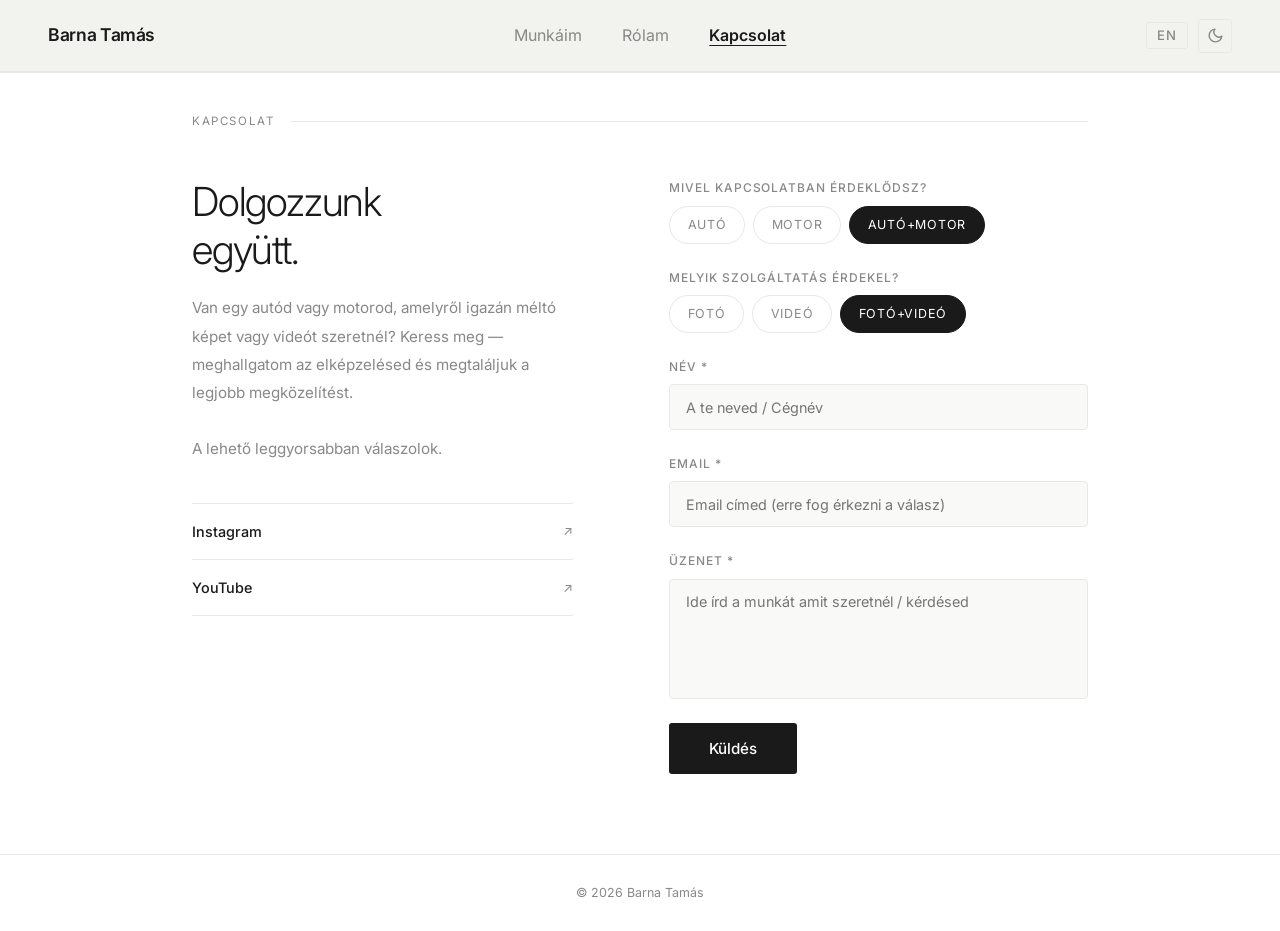
==== kapcsolat.html @ e48966dc "Initial portfolio deploy" ====
<!DOCTYPE html>
<html lang="hu">
<head>
  <meta charset="UTF-8" />
  <meta name="viewport" content="width=device-width, initial-scale=1.0" />
  <title>Kapcsolat — Barna Tamás</title>
  <link href="https://fonts.googleapis.com/css2?family=Inter:wght@300;400;500;600&display=swap" rel="stylesheet" />
  <link rel="stylesheet" href="style.css" />
  <script>if(localStorage.getItem('theme')==='dark')document.documentElement.classList.add('dark');</script>
  <style>
    .contact-wrap {
      display: grid;
      grid-template-columns: 1fr 1.1fr;
      gap: 6rem;
      align-items: start;
    }

    .contact-intro h2 {
      font-size: 2.5rem;
      font-weight: 300;
      letter-spacing: -0.03em;
      line-height: 1.2;
      margin-bottom: 1.25rem;
    }

    .contact-intro p {
      color: var(--muted);
      font-size: 0.95rem;
      line-height: 1.85;
      margin-bottom: 2.5rem;
    }

    .contact-socials {
      display: flex;
      flex-direction: column;
      gap: 0;
    }

    .social-link {
      display: flex;
      align-items: center;
      justify-content: space-between;
      text-decoration: none;
      color: var(--text);
      font-size: 0.9rem;
      font-weight: 500;
      padding: 1rem 0;
      border-bottom: 1px solid var(--border);
      transition: opacity 0.2s;
    }

    .social-link:first-child { border-top: 1px solid var(--border); }
    .social-link:hover { opacity: 0.45; }
    .social-link span { color: var(--muted); font-size: 0.8rem; font-weight: 400; }

    /* ── FORM ── */
    .contact-form {
      display: flex;
      flex-direction: column;
      gap: 1.5rem;
    }

    .form-group {
      display: flex;
      flex-direction: column;
      gap: 0.5rem;
    }

    .form-group label {
      font-size: 0.75rem;
      letter-spacing: 0.08em;
      text-transform: uppercase;
      color: var(--muted);
      font-weight: 500;
    }

    .form-group input,
    .form-group textarea {
      font-family: 'Inter', sans-serif;
      font-size: 0.9rem;
      padding: 0.85rem 1rem;
      border: 1px solid var(--border);
      border-radius: 4px;
      background: var(--surface);
      color: var(--text);
      transition: border-color 0.2s;
      outline: none;
      resize: none;
    }

    .form-group input:focus,
    .form-group textarea:focus {
      border-color: var(--text);
    }

    .form-group textarea { min-height: 120px; }

    /* ── KATEGÓRIA CHIPEK ── */
    .chip-label {
      font-size: 0.75rem;
      letter-spacing: 0.08em;
      text-transform: uppercase;
      color: var(--muted);
      font-weight: 500;
      margin-bottom: 0.5rem;
      display: block;
    }

    .chips {
      display: flex;
      gap: 0.5rem;
      flex-wrap: wrap;
    }

    .chips input[type="radio"] { display: none; }

    .chips label {
      font-family: 'Inter', sans-serif;
      font-size: 0.78rem;
      letter-spacing: 0.06em;
      text-transform: uppercase;
      padding: 0.5rem 1.1rem;
      border: 1px solid var(--border);
      border-radius: 100px;
      color: var(--muted);
      cursor: pointer;
      transition: all 0.2s;
      user-select: none;
    }

    .chips input[type="radio"]:checked + label {
      background: var(--text);
      color: #ffffff;
      border-color: var(--text);
    }

    .chips label:hover { color: var(--text); border-color: var(--text); }

    /* ── SUBMIT ── */
    .btn-submit {
      display: inline-block;
      padding: 1rem 2.5rem;
      background: var(--text);
      color: #ffffff;
      font-family: 'Inter', sans-serif;
      font-size: 0.95rem;
      font-weight: 500;
      border: none;
      border-radius: 3px;
      cursor: pointer;
      transition: opacity 0.2s;
      align-self: flex-start;
    }

    .btn-submit:hover { opacity: 0.75; }

    /* success message */
    .form-success {
      display: none;
      padding: 1rem 1.25rem;
      background: #f0faf0;
      border: 1px solid #c3e6cb;
      border-radius: 4px;
      font-size: 0.9rem;
      color: #2d6a4f;
    }

    @media (max-width: 768px) {
      .contact-wrap { grid-template-columns: 1fr; gap: 3rem; }
      .contact-intro h2 { font-size: 1.75rem; }
    }
  </style>
</head>
<body>

  <nav>
    <a href="index.html" class="logo">Barna Tamás</a>
    <ul>
      <li><a href="munkak.html" data-i18n="nav-munkak">Munkáim</a></li>
      <li><a href="rolam.html" data-i18n="nav-rolam">Rólam</a></li>
      <li><a href="kapcsolat.html" class="active" data-i18n="nav-kapcsolat">Kapcsolat</a></li>
    </ul>
    <div class="nav-controls">
      <button class="lang-btn" id="langToggle">EN</button>
      <button class="theme-btn" id="themeToggle" aria-label="Téma váltás"></button>
    </div>
  </nav>

  <div class="page-content">
    <p class="section-label" data-i18n="kapcsolat-label">Kapcsolat</p>

    <div class="contact-wrap">

      <!-- BAL: intro + social -->
      <div class="contact-intro">
        <h2 data-i18n="kapcsolat-title">Dolgozzunk<br>együtt.</h2>
        <p data-i18n="kapcsolat-intro">Van egy autód vagy motorod, amelyről igazán méltó képet vagy videót szeretnél? Keress meg — meghallgatom az elképzelésed és megtaláljuk a legjobb megközelítést.<br><br>A lehető leggyorsabban válaszolok.</p>

        <div class="contact-socials">
          <a href="https://www.instagram.com" target="_blank" class="social-link">
            Instagram
            <span>↗</span>
          </a>
          <a href="https://www.youtube.com" target="_blank" class="social-link">
            YouTube
            <span>↗</span>
          </a>
        </div>
      </div>

      <!-- JOBB: form -->
      <div>
        <form class="contact-form" name="contact" method="POST" data-netlify="true" id="contactForm">
          <input type="hidden" name="form-name" value="contact" />

          <!-- 1. sor: Jármű -->
          <div>
            <span class="chip-label" data-i18n="chip-label">Mivel kapcsolatban érdeklődsz?</span>
            <div class="chips">
              <input type="radio" name="jarmu" id="k-auto" value="Autó">
              <label for="k-auto" data-i18n="chip-auto">Autó</label>

              <input type="radio" name="jarmu" id="k-motor" value="Motor">
              <label for="k-motor" data-i18n="chip-motor">Motor</label>

              <input type="radio" name="jarmu" id="k-auto-motor" value="Autó+Motor" checked>
              <label for="k-auto-motor" data-i18n="chip-auto-motor">Autó+Motor</label>
            </div>
          </div>

          <!-- 2. sor: Szolgáltatás -->
          <div>
            <span class="chip-label" data-i18n="chip-label-szolg">Melyik szolgáltatás érdekel?</span>
            <div class="chips">
              <input type="radio" name="szolgaltatas" id="k-foto" value="Fotó">
              <label for="k-foto" data-i18n="chip-foto">Fotó</label>

              <input type="radio" name="szolgaltatas" id="k-video" value="Videó">
              <label for="k-video" data-i18n="chip-video">Videó</label>

              <input type="radio" name="szolgaltatas" id="k-foto-video" value="Fotó+Videó" checked>
              <label for="k-foto-video" data-i18n="chip-foto-video">Fotó+Videó</label>
            </div>
          </div>

          <div class="form-group">
            <label for="nev" data-i18n="label-nev">Név *</label>
            <input type="text" id="nev" name="nev" placeholder="A te neved / Cégnév" data-i18n-placeholder="placeholder-nev" required />
          </div>

          <div class="form-group">
            <label for="email" data-i18n="label-email">Email *</label>
            <input type="email" id="email" name="email" placeholder="Email címed (erre fog érkezni a válasz)" data-i18n-placeholder="placeholder-email" required />
          </div>

          <div class="form-group">
            <label for="uzenet" data-i18n="label-uzenet">Üzenet *</label>
            <textarea id="uzenet" name="uzenet" placeholder="Ide írd a munkát amit szeretnél / kérdésed" data-i18n-placeholder="placeholder-uzenet" required></textarea>
          </div>

          <div class="form-success" id="formSuccess" data-i18n="form-success">
            Köszönöm az üzeneted — hamarosan jelentkezem!
          </div>

          <button type="submit" class="btn-submit" data-i18n="btn-kuldes">Küldés</button>
        </form>
      </div>

    </div>
  </div>

  <footer>© 2026 Barna Tamás</footer>

  <script src="main.js"></script>
  <script>
    // Lokális teszteléshez (Netlify-on a data-netlify kezeli automatikusan)
    document.getElementById('contactForm').addEventListener('submit', function(e) {
      if (!window.location.hostname.includes('netlify')) {
        e.preventDefault();
        document.getElementById('formSuccess').style.display = 'block';
        this.reset();
      }
    });
  </script>
</body>
</html>
---- style.css ----
*, *::before, *::after { box-sizing: border-box; margin: 0; padding: 0; }

:root {
  --bg: #ffffff;
  --surface: #f9f9f7;
  --text: #1a1a1a;
  --muted: #888;
  --border: #e8e8e4;
}

html.dark {
  --bg: #080808;
  --surface: #161616;
  --text: #f0f0ee;
  --muted: #666666;
  --border: #2a2a2a;
}

html { scroll-behavior: smooth; }

body {
  font-family: 'Inter', sans-serif;
  background: var(--bg);
  color: var(--text);
  line-height: 1.6;
}

/* ── NAV ── */
nav {
  position: fixed;
  top: 0; left: 0; right: 0;
  z-index: 100;
  height: 72px;
  display: flex;
  align-items: center;
  justify-content: space-between;
  padding: 0 3rem;
  background: rgba(242,242,239,0.97);
  backdrop-filter: blur(14px);
  border-bottom: 1px solid var(--border);
  box-shadow: 0 1px 0 var(--border);
}

html.dark nav {
  background: rgba(22,22,22,0.97);
  border-bottom: 1px solid rgba(255,255,255,0.07);
  box-shadow: 0 1px 0 rgba(255,255,255,0.07);
}

html.dark .btn-dark,
html.dark .btn-submit {
  color: var(--bg);
}

html.dark .chips input[type="radio"]:checked + label {
  color: var(--bg);
}

/* ── NAV CONTROLS ── */
.nav-controls {
  display: flex;
  align-items: center;
  gap: 0.6rem;
}

.lang-btn, .theme-btn {
  background: none;
  border: 1px solid var(--border);
  color: var(--muted);
  cursor: pointer;
  font-family: 'Inter', sans-serif;
  border-radius: 3px;
  transition: color 0.2s, border-color 0.2s;
  line-height: 1;
}

.lang-btn {
  font-size: 0.82rem;
  font-weight: 500;
  letter-spacing: 0.08em;
  padding: 0.35rem 0.65rem;
}

.theme-btn {
  display: flex;
  align-items: center;
  justify-content: center;
  width: 34px;
  height: 34px;
  padding: 0;
}

.lang-btn:hover, .theme-btn:hover { color: var(--text); border-color: var(--text); }

/* ── HERO FADE (with dark mode) ── */
.hero-fade {
  position: absolute;
  inset: 0;
  z-index: 1;
  background: linear-gradient(to right, #ffffff 0%, #ffffff 28%, rgba(255,255,255,0) 62%);
}

html.dark .hero-fade {
  background: linear-gradient(to right, #080808 0%, #080808 28%, rgba(8,8,8,0) 62%);
}

nav .logo {
  font-weight: 600;
  font-size: 1.1rem;
  letter-spacing: -0.02em;
  text-decoration: none;
  color: var(--text);
}

nav ul {
  list-style: none;
  display: flex;
  gap: 2.5rem;
}

nav a {
  text-decoration: none;
  color: var(--muted);
  font-size: 1rem;
  transition: color 0.2s;
}

nav a:hover { color: var(--text); }

nav a.active {
  color: var(--text);
  font-weight: 600;
  text-decoration: underline;
  text-underline-offset: 4px;
}

/* ── SECTION COMMONS ── */
.page-content {
  max-width: 960px;
  margin: 0 auto;
  padding: 7rem 2rem 5rem;
}

.section-label {
  font-size: 0.72rem;
  letter-spacing: 0.14em;
  text-transform: uppercase;
  color: var(--muted);
  margin-bottom: 3rem;
  display: flex;
  align-items: center;
  gap: 1rem;
}

.section-label::after {
  content: '';
  flex: 1;
  height: 1px;
  background: var(--border);
}

/* ── FOOTER ── */
footer {
  border-top: 1px solid var(--border);
  padding: 1.75rem 2.5rem;
  text-align: center;
  font-size: 0.78rem;
  color: var(--muted);
}

/* ── BUTTONS ── */
.btn-primary {
  display: inline-block;
  padding: 0.75rem 1.75rem;
  background: #ffffff;
  color: var(--text);
  text-decoration: none;
  font-size: 0.85rem;
  font-weight: 500;
  letter-spacing: 0.02em;
  border-radius: 3px;
  transition: opacity 0.2s;
}

.btn-primary:hover { opacity: 0.85; }

.btn-secondary {
  display: inline-block;
  padding: 0.75rem 1.75rem;
  border: 1px solid rgba(255,255,255,0.5);
  color: #ffffff;
  text-decoration: none;
  font-size: 0.85rem;
  font-weight: 400;
  letter-spacing: 0.02em;
  border-radius: 3px;
  transition: border-color 0.2s;
}

.btn-secondary:hover { border-color: #ffffff; }

/* ── TAGS ── */
.tags {
  display: flex;
  flex-wrap: wrap;
  gap: 0.5rem;
  margin-top: 2rem;
}

.tag {
  font-size: 0.72rem;
  letter-spacing: 0.08em;
  text-transform: uppercase;
  padding: 0.35rem 0.85rem;
  border: 1px solid var(--border);
  border-radius: 100px;
  color: var(--muted);
}

@media (max-width: 768px) {
  .hero-fade {
    background: linear-gradient(to bottom, #ffffff 0%, #ffffff 25%, rgba(255,255,255,0) 60%);
  }
  html.dark .hero-fade {
    background: linear-gradient(to bottom, #080808 0%, #080808 25%, rgba(8,8,8,0) 60%);
  }
}

@media (max-width: 640px) {
  nav ul { display: none; }
  .page-content { padding: 5rem 1.25rem 3rem; }
}
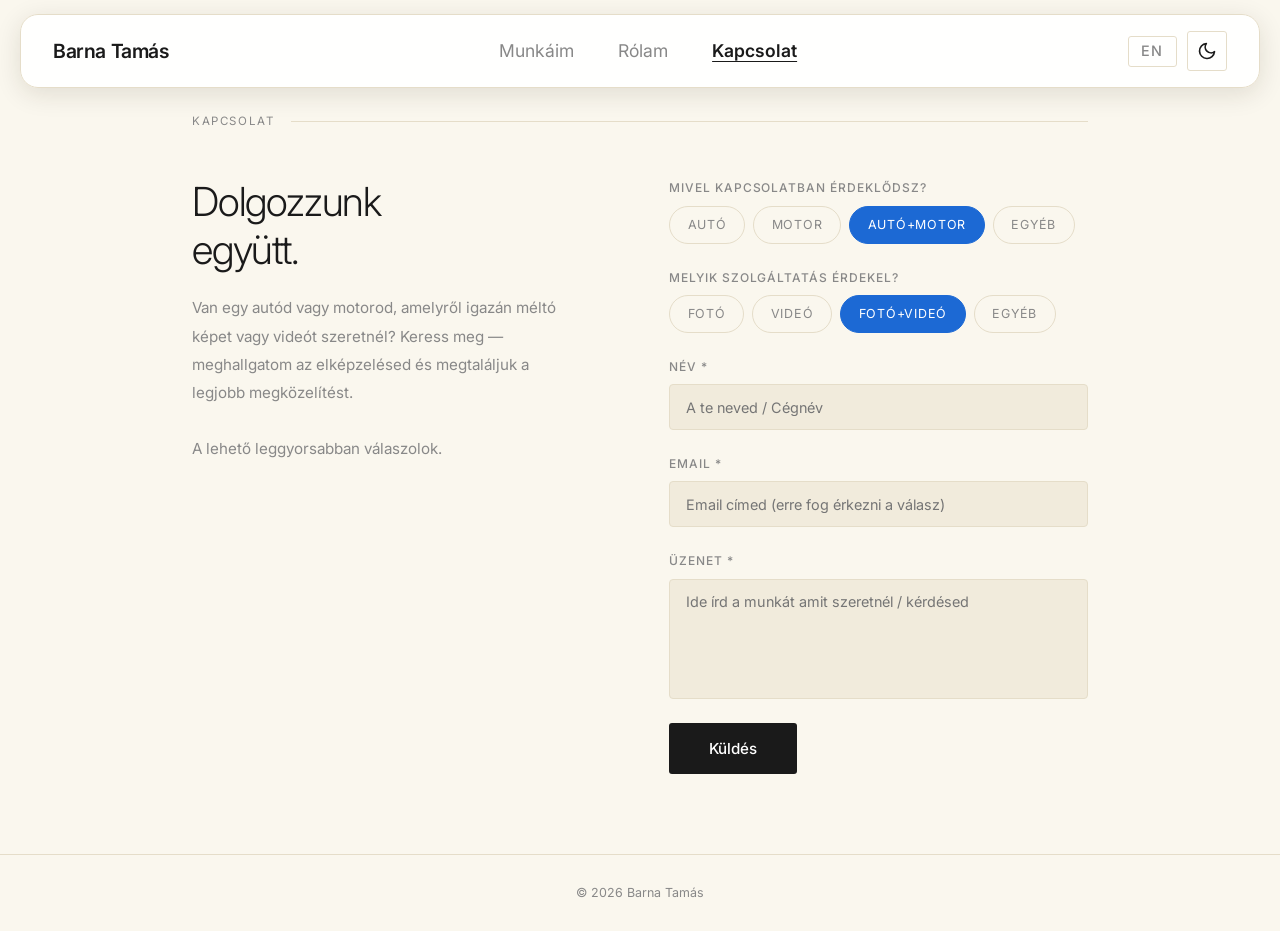
==== commit afc8448e: "polish: theme icon color, island contrast, form tweaks, gallery expansion - Theme icon now uses text" ====
--- a/kapcsolat.html
+++ b/kapcsolat.html
@@ -129,12 +129,12 @@
     }
 
     .chips input[type="radio"]:checked + label {
-      background: var(--text);
+      background: var(--accent);
       color: #ffffff;
-      border-color: var(--text);
-    }
-
-    .chips label:hover { color: var(--text); border-color: var(--text); }
+      border-color: var(--accent);
+    }
+
+    .chips label:hover { color: var(--accent); border-color: var(--accent); }
 
     /* ── SUBMIT ── */
     .btn-submit {
@@ -191,21 +191,10 @@
 
     <div class="contact-wrap">
 
-      <!-- BAL: intro + social -->
+      <!-- BAL: intro -->
       <div class="contact-intro">
         <h2 data-i18n="kapcsolat-title">Dolgozzunk<br>együtt.</h2>
         <p data-i18n="kapcsolat-intro">Van egy autód vagy motorod, amelyről igazán méltó képet vagy videót szeretnél? Keress meg — meghallgatom az elképzelésed és megtaláljuk a legjobb megközelítést.<br><br>A lehető leggyorsabban válaszolok.</p>
-
-        <div class="contact-socials">
-          <a href="https://www.instagram.com" target="_blank" class="social-link">
-            Instagram
-            <span>↗</span>
-          </a>
-          <a href="https://www.youtube.com" target="_blank" class="social-link">
-            YouTube
-            <span>↗</span>
-          </a>
-        </div>
       </div>
 
       <!-- JOBB: form -->
@@ -225,6 +214,9 @@
 
               <input type="radio" name="jarmu" id="k-auto-motor" value="Autó+Motor" checked>
               <label for="k-auto-motor" data-i18n="chip-auto-motor">Autó+Motor</label>
+
+              <input type="radio" name="jarmu" id="k-egyeb" value="Egyéb">
+              <label for="k-egyeb" data-i18n="chip-egyeb">Egyéb</label>
             </div>
           </div>
 
@@ -240,6 +232,9 @@
 
               <input type="radio" name="szolgaltatas" id="k-foto-video" value="Fotó+Videó" checked>
               <label for="k-foto-video" data-i18n="chip-foto-video">Fotó+Videó</label>
+
+              <input type="radio" name="szolgaltatas" id="k-szolg-egyeb" value="Egyéb">
+              <label for="k-szolg-egyeb" data-i18n="chip-szolg-egyeb">Egyéb</label>
             </div>
           </div>
 
@@ -273,12 +268,36 @@
 
   <script src="main.js"></script>
   <script>
-    // Lokális teszteléshez (Netlify-on a data-netlify kezeli automatikusan)
-    document.getElementById('contactForm').addEventListener('submit', function(e) {
-      if (!window.location.hostname.includes('netlify')) {
-        e.preventDefault();
-        document.getElementById('formSuccess').style.display = 'block';
-        this.reset();
+    // AJAX-alapú form submit — nem navigál el, success message in-page
+    document.getElementById('contactForm').addEventListener('submit', async function(e) {
+      e.preventDefault();
+      const form = this;
+      const success = document.getElementById('formSuccess');
+      const isLocal = location.protocol === 'file:' || location.hostname === 'localhost' || location.hostname === '127.0.0.1';
+
+      if (isLocal) {
+        // Helyi teszt: csak kiírjuk hogy sikerült
+        success.style.display = 'block';
+        form.reset();
+        return;
+      }
+
+      // Netlify: POST-olunk AJAX-szal, majd success message
+      const formData = new FormData(form);
+      try {
+        const response = await fetch('/', {
+          method: 'POST',
+          headers: { 'Content-Type': 'application/x-www-form-urlencoded' },
+          body: new URLSearchParams(formData).toString(),
+        });
+        if (response.ok) {
+          success.style.display = 'block';
+          form.reset();
+        } else {
+          alert('Nem sikerült elküldeni. Próbáld újra, vagy írj közvetlenül: tomi.barna1@gmail.com');
+        }
+      } catch (err) {
+        alert('Hálózati hiba. Próbáld újra, vagy írj közvetlenül: tomi.barna1@gmail.com');
       }
     });
   </script>
--- a/style.css
+++ b/style.css
@@ -1,19 +1,29 @@
 *, *::before, *::after { box-sizing: border-box; margin: 0; padding: 0; }
 
 :root {
-  --bg: #ffffff;
-  --surface: #f9f9f7;
+  --bg: #faf7ee;           /* finom krém */
+  --surface: #f1ebdc;      /* kicsit melegebb a kontrasztos elemekre */
   --text: #1a1a1a;
   --muted: #888;
-  --border: #e8e8e4;
+  --border: #e5ddc9;
+  --accent: #1c69d4;
+  --accent-light: #4d94ff;
+  --accent-glow: rgba(28, 105, 212, 0.22);
+  --nav-bg: rgba(255, 255, 255, 0.92);
+  --nav-shadow: 0 6px 26px rgba(40, 30, 10, 0.12);
 }
 
 html.dark {
-  --bg: #080808;
-  --surface: #161616;
+  --bg: #16161a;           /* sötétszürke, nem fekete */
+  --surface: #1f1f26;
   --text: #f0f0ee;
-  --muted: #666666;
-  --border: #2a2a2a;
+  --muted: #777780;
+  --border: #2e2e35;
+  --accent: #1c69d4;
+  --accent-light: #4d94ff;
+  --accent-glow: rgba(28, 105, 212, 0.28);
+  --nav-bg: rgba(31, 31, 38, 0.86);
+  --nav-shadow: 0 6px 28px rgba(0, 0, 0, 0.45);
 }
 
 html { scroll-behavior: smooth; }
@@ -25,34 +35,35 @@
   line-height: 1.6;
 }
 
-/* ── NAV ── */
+/* ── NAV (floating island) ── */
 nav {
   position: fixed;
-  top: 0; left: 0; right: 0;
+  top: 0.9rem;
+  left: 1.25rem;
+  right: 1.25rem;
   z-index: 100;
-  height: 72px;
+  height: 74px;
   display: flex;
   align-items: center;
   justify-content: space-between;
-  padding: 0 3rem;
-  background: rgba(242,242,239,0.97);
-  backdrop-filter: blur(14px);
-  border-bottom: 1px solid var(--border);
-  box-shadow: 0 1px 0 var(--border);
+  padding: 0 2rem;
+  background: var(--nav-bg);
+  backdrop-filter: blur(16px);
+  -webkit-backdrop-filter: blur(16px);
+  border: 1px solid var(--border);
+  border-radius: 18px;
+  box-shadow: var(--nav-shadow);
 }
 
 html.dark nav {
-  background: rgba(22,22,22,0.97);
-  border-bottom: 1px solid rgba(255,255,255,0.07);
-  box-shadow: 0 1px 0 rgba(255,255,255,0.07);
-}
-
-html.dark .btn-dark,
+  border: 1px solid rgba(255, 255, 255, 0.06);
+}
+
+@media (max-width: 640px) {
+  nav { top: 0.6rem; left: 0.75rem; right: 0.75rem; padding: 0 1.25rem; height: 64px; }
+}
+
 html.dark .btn-submit {
-  color: var(--bg);
-}
-
-html.dark .chips input[type="radio"]:checked + label {
   color: var(--bg);
 }
 
@@ -66,7 +77,7 @@
 .lang-btn, .theme-btn {
   background: none;
   border: 1px solid var(--border);
-  color: var(--muted);
+  color: var(--text);
   cursor: pointer;
   font-family: 'Inter', sans-serif;
   border-radius: 3px;
@@ -75,21 +86,22 @@
 }
 
 .lang-btn {
-  font-size: 0.82rem;
+  font-size: 0.9rem;
   font-weight: 500;
   letter-spacing: 0.08em;
-  padding: 0.35rem 0.65rem;
+  padding: 0.45rem 0.8rem;
 }
 
 .theme-btn {
   display: flex;
   align-items: center;
   justify-content: center;
-  width: 34px;
-  height: 34px;
+  width: 40px;
+  height: 40px;
   padding: 0;
 }
 
+.lang-btn { color: var(--muted); }
 .lang-btn:hover, .theme-btn:hover { color: var(--text); border-color: var(--text); }
 
 /* ── HERO FADE (with dark mode) ── */
@@ -97,16 +109,16 @@
   position: absolute;
   inset: 0;
   z-index: 1;
-  background: linear-gradient(to right, #ffffff 0%, #ffffff 28%, rgba(255,255,255,0) 62%);
+  background: linear-gradient(to right, #faf7ee 0%, #faf7ee 28%, rgba(250,247,238,0) 62%);
 }
 
 html.dark .hero-fade {
-  background: linear-gradient(to right, #080808 0%, #080808 28%, rgba(8,8,8,0) 62%);
+  background: linear-gradient(to right, #16161a 0%, #16161a 28%, rgba(22,22,26,0) 62%);
 }
 
 nav .logo {
   font-weight: 600;
-  font-size: 1.1rem;
+  font-size: 1.22rem;
   letter-spacing: -0.02em;
   text-decoration: none;
   color: var(--text);
@@ -115,13 +127,13 @@
 nav ul {
   list-style: none;
   display: flex;
-  gap: 2.5rem;
+  gap: 2.75rem;
 }
 
 nav a {
   text-decoration: none;
   color: var(--muted);
-  font-size: 1rem;
+  font-size: 1.1rem;
   transition: color 0.2s;
 }
 
@@ -219,10 +231,10 @@
 
 @media (max-width: 768px) {
   .hero-fade {
-    background: linear-gradient(to bottom, #ffffff 0%, #ffffff 25%, rgba(255,255,255,0) 60%);
+    background: linear-gradient(to bottom, #faf7ee 0%, #faf7ee 25%, rgba(250,247,238,0) 60%);
   }
   html.dark .hero-fade {
-    background: linear-gradient(to bottom, #080808 0%, #080808 25%, rgba(8,8,8,0) 60%);
+    background: linear-gradient(to bottom, #16161a 0%, #16161a 25%, rgba(22,22,26,0) 60%);
   }
 }
 
